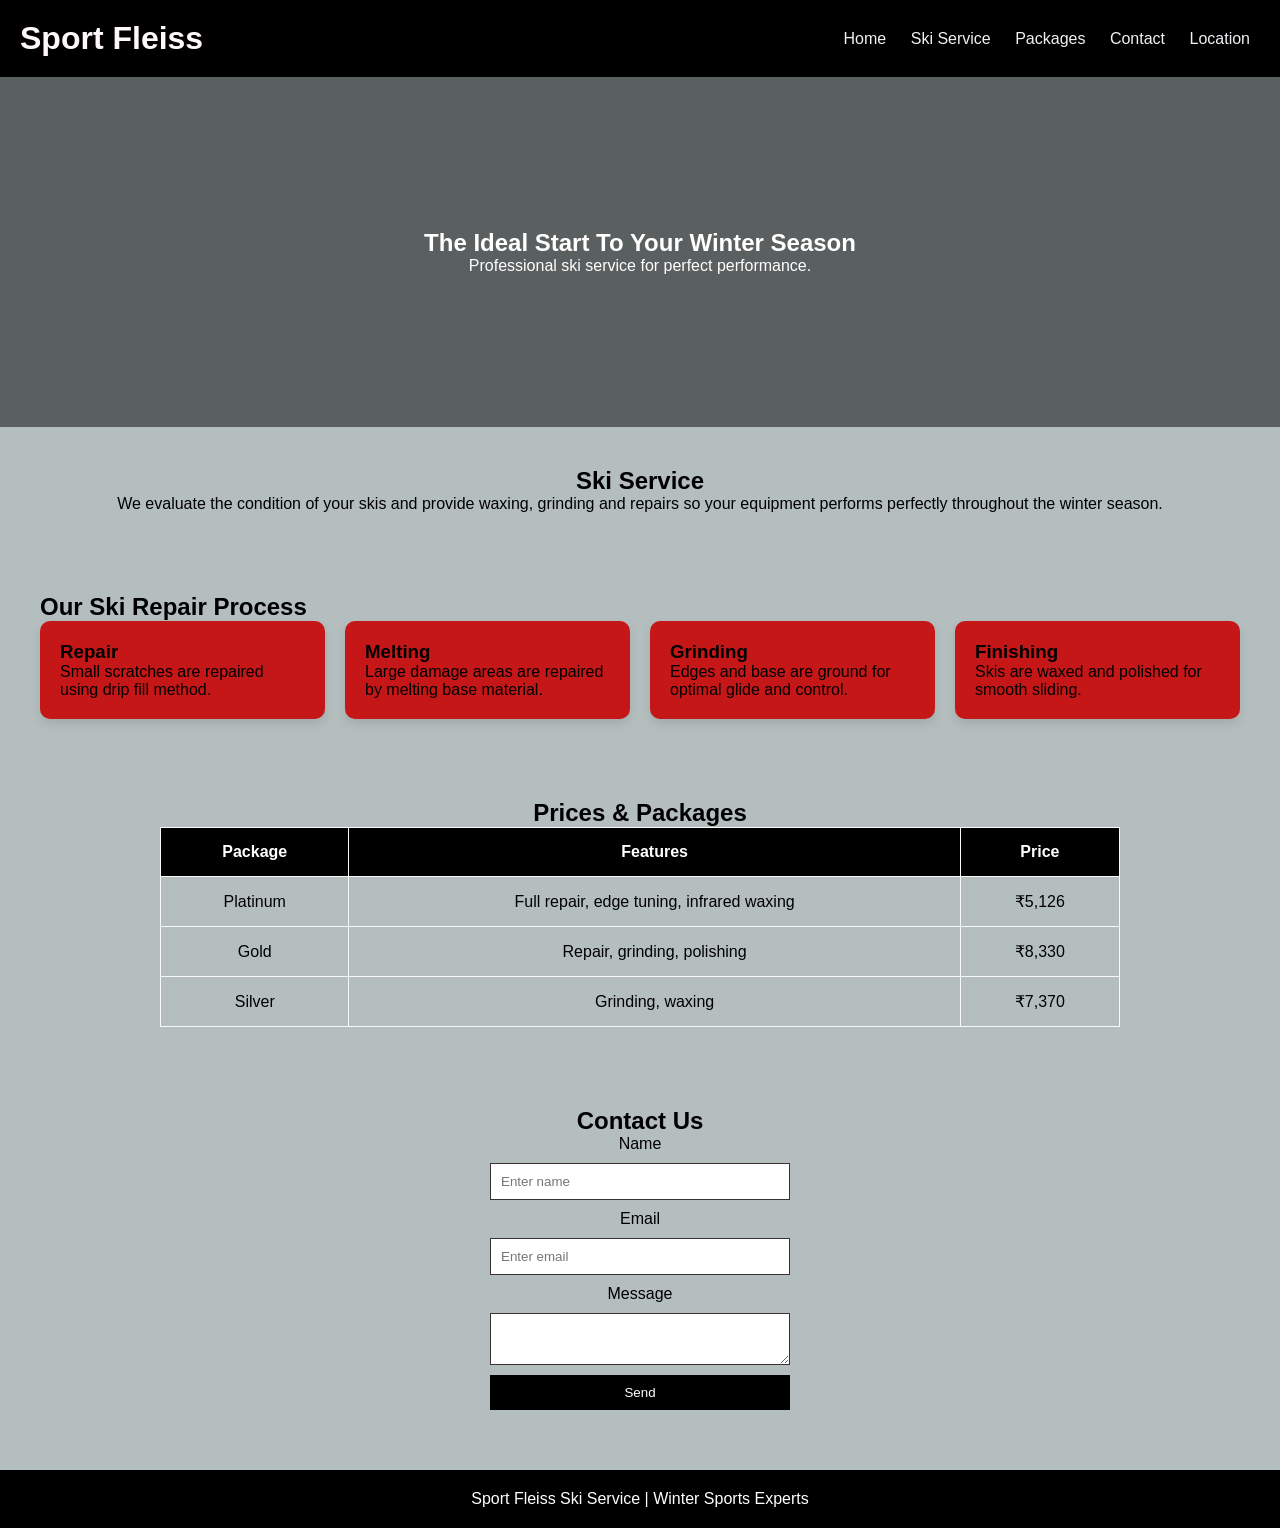
==== index.html @ 1c7925b5 "Add files via upload" ====
<!DOCTYPE html>
<html lang="en">
<head>
<meta charset="UTF-8">
<meta name="viewport" content="width=device-width, initial-scale=1.0">
<title>Ski Service</title>
<link rel="stylesheet" href="style.css">
</head>

<body>

<header>
<h1>Sport Fleiss</h1>
<nav>
<a href="#">Home</a>
<a href="#">Ski Service</a>
<a href="#">Packages</a>
<a href="#">Contact</a>
<a href="#">Location</a>
</nav>
</header>

<section class="hero">
<h2>The Ideal Start To Your Winter Season</h2>
<p>Professional ski service for perfect performance.</p>
</section>

<section class="about">
<h2>Ski Service</h2>
<p>
We evaluate the condition of your skis and provide waxing,
grinding and repairs so your equipment performs perfectly
throughout the winter season.
</p>
</section>

<section class="services">

<h2>Our Ski Repair Process</h2>

<div class="service-container">

<div class="card">
<h3>Repair</h3>
<p>Small scratches are repaired using drip fill method.</p>
</div>

<div class="card">
<h3>Melting</h3>
<p>Large damage areas are repaired by melting base material.</p>
</div>

<div class="card">
<h3>Grinding</h3>
<p>Edges and base are ground for optimal glide and control.</p>
</div>

<div class="card">
<h3>Finishing</h3>
<p>Skis are waxed and polished for smooth sliding.</p>
</div>

</div>
</section>

<section class="packages">

<h2>Prices & Packages</h2>

<table>
<tr>
<th>Package</th>
<th>Features</th>
<th>Price</th>
</tr>

<tr>
<td>Platinum</td>
<td>Full repair, edge tuning, infrared waxing</td>
<td>₹5,126</td>
</tr>

<tr>
<td>Gold</td>
<td>Repair, grinding, polishing</td>
<td>₹8,330</td>
</tr>

<tr>
<td>Silver</td>
<td>Grinding, waxing</td>
<td>₹7,370</td>
</tr>

</table>

</section>

<section class="contact">

<h2>Contact Us</h2>

<form>

<label>Name</label>
<input type="text" placeholder="Enter name">

<label>Email</label>
<input type="email" placeholder="Enter email">

<label>Message</label>
<textarea></textarea>

<button type="submit">Send</button>

</form>

</section>

<footer>

<p>Sport Fleiss Ski Service | Winter Sports Experts</p>

</footer>

</body>
</html>
---- style.css ----
*{
margin:0;
padding:0;
box-sizing:border-box;
font-family:Arial;
}

body{
background:#b5bebf;
}

header{
display:flex;
justify-content:space-between;
align-items:center;
padding:20px;
background:black;
color:rgb(255, 248, 248);
}

nav a{
color:rgb(242, 240, 245);
margin:10px;
text-decoration:none;
}

nav a:hover{
color:orange;
}

.hero{
height:350px;
display:flex;
flex-direction:column;
justify-content:center;
align-items:center;
color:white;
background:linear-gradient(rgba(0,0,0,0.5),rgba(0,0,0,0.5)),
url("https://images.unsplash.com/photo-1542272604-787c3835535d");
background-size:cover;
}

.about{
padding:40px;
text-align:center;
}

.services{
padding:40px;
}

.service-container{
display:grid;
grid-template-columns:repeat(4,1fr);
gap:20px;
}

.card{
background:rgb(197, 23, 23);
padding:20px;
border-radius:10px;
box-shadow:0 5px 10px rgba(0,0,0,0.1);
transition:0.3s;
}

.card:hover{
transform:scale(1.05);
}

.packages{
padding:40px;
text-align:center;
}

table{
width:80%;
margin:auto;
border-collapse:collapse;
}

th,td{
border:1px solid rgb(248, 248, 248);
padding:15px;
}

th{
background:black;
color:white;
}

.contact{
padding:40px;
text-align:center;
}

form{
display:flex;
flex-direction:column;
width:300px;
margin:auto;
}

input,textarea{
margin:10px 0;
padding:10px;
border:1px solid rgb(55, 51, 51);
}

button{
padding:10px;
background:black;
color:white;
border:none;
cursor:pointer;
}

button:hover{
background:orange;
}

footer{
background:black;
color:white;
text-align:center;
padding:20px;
margin-top:20px;
}
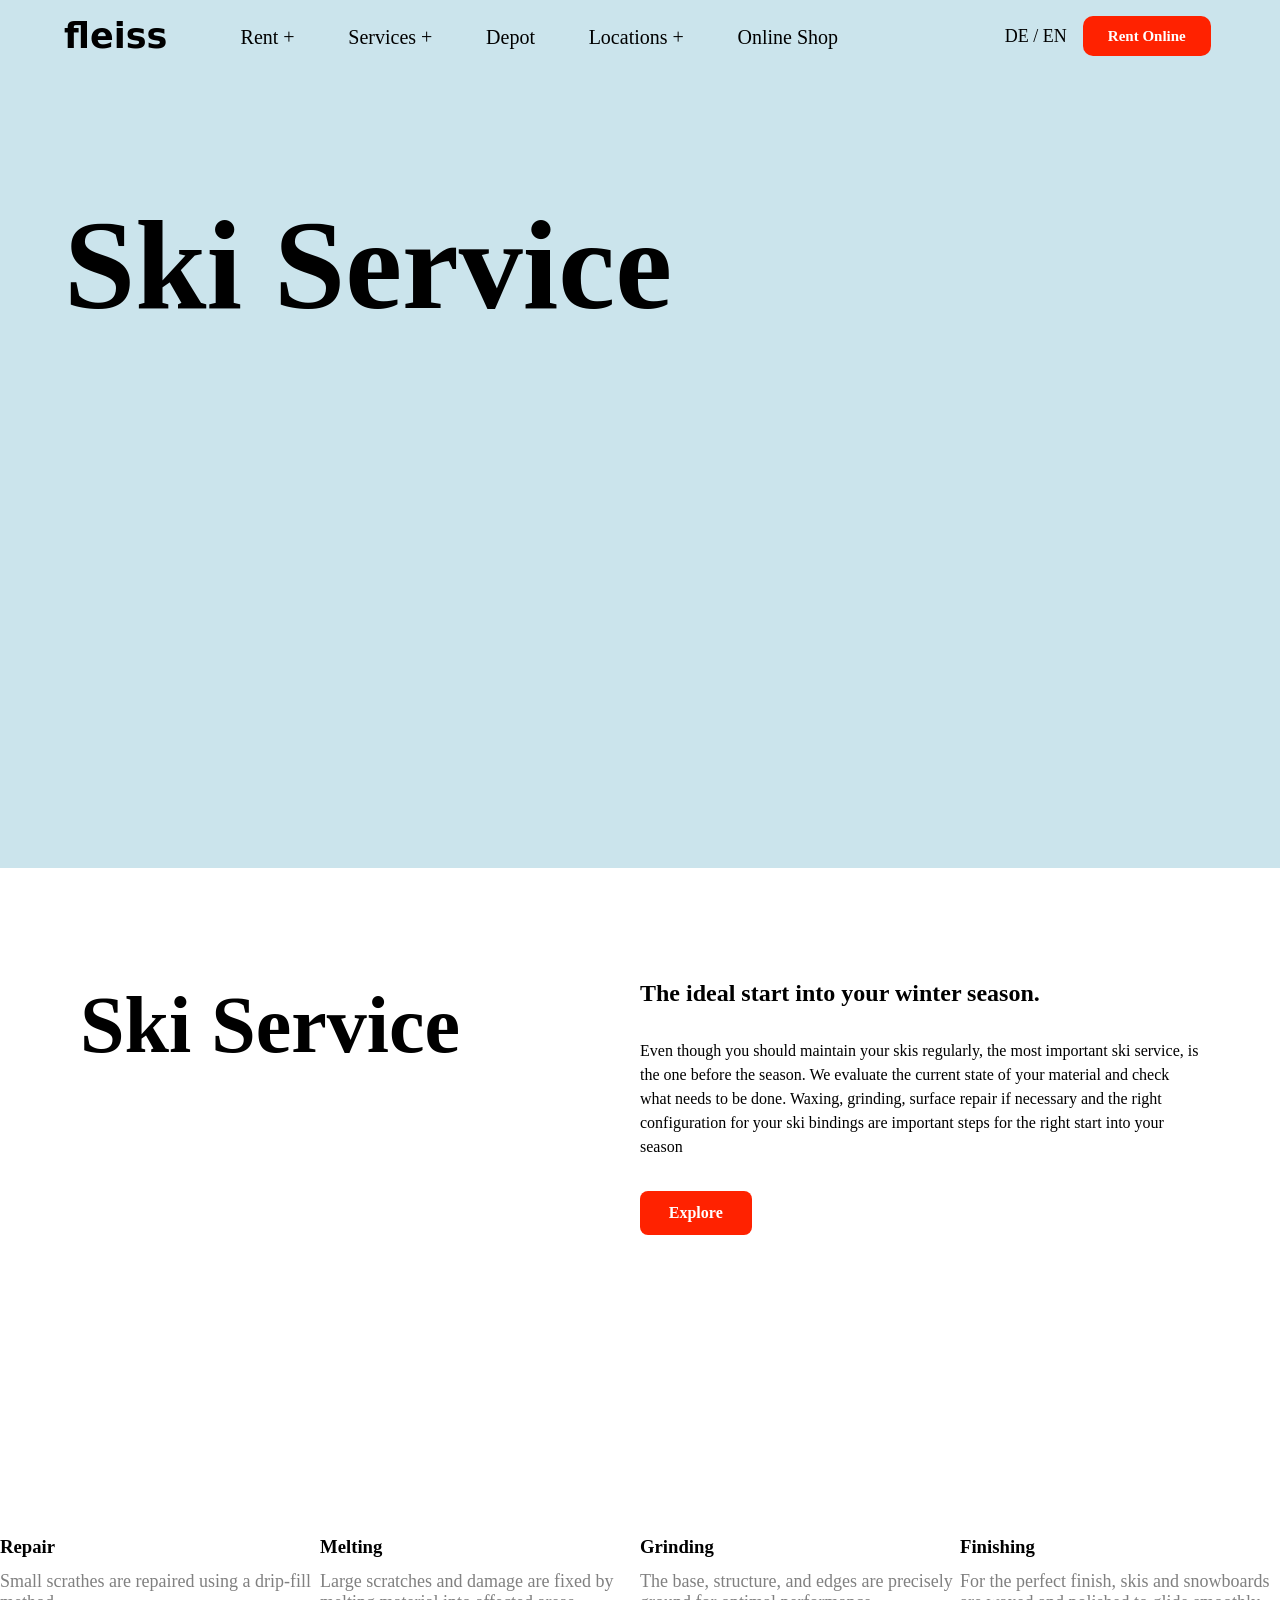
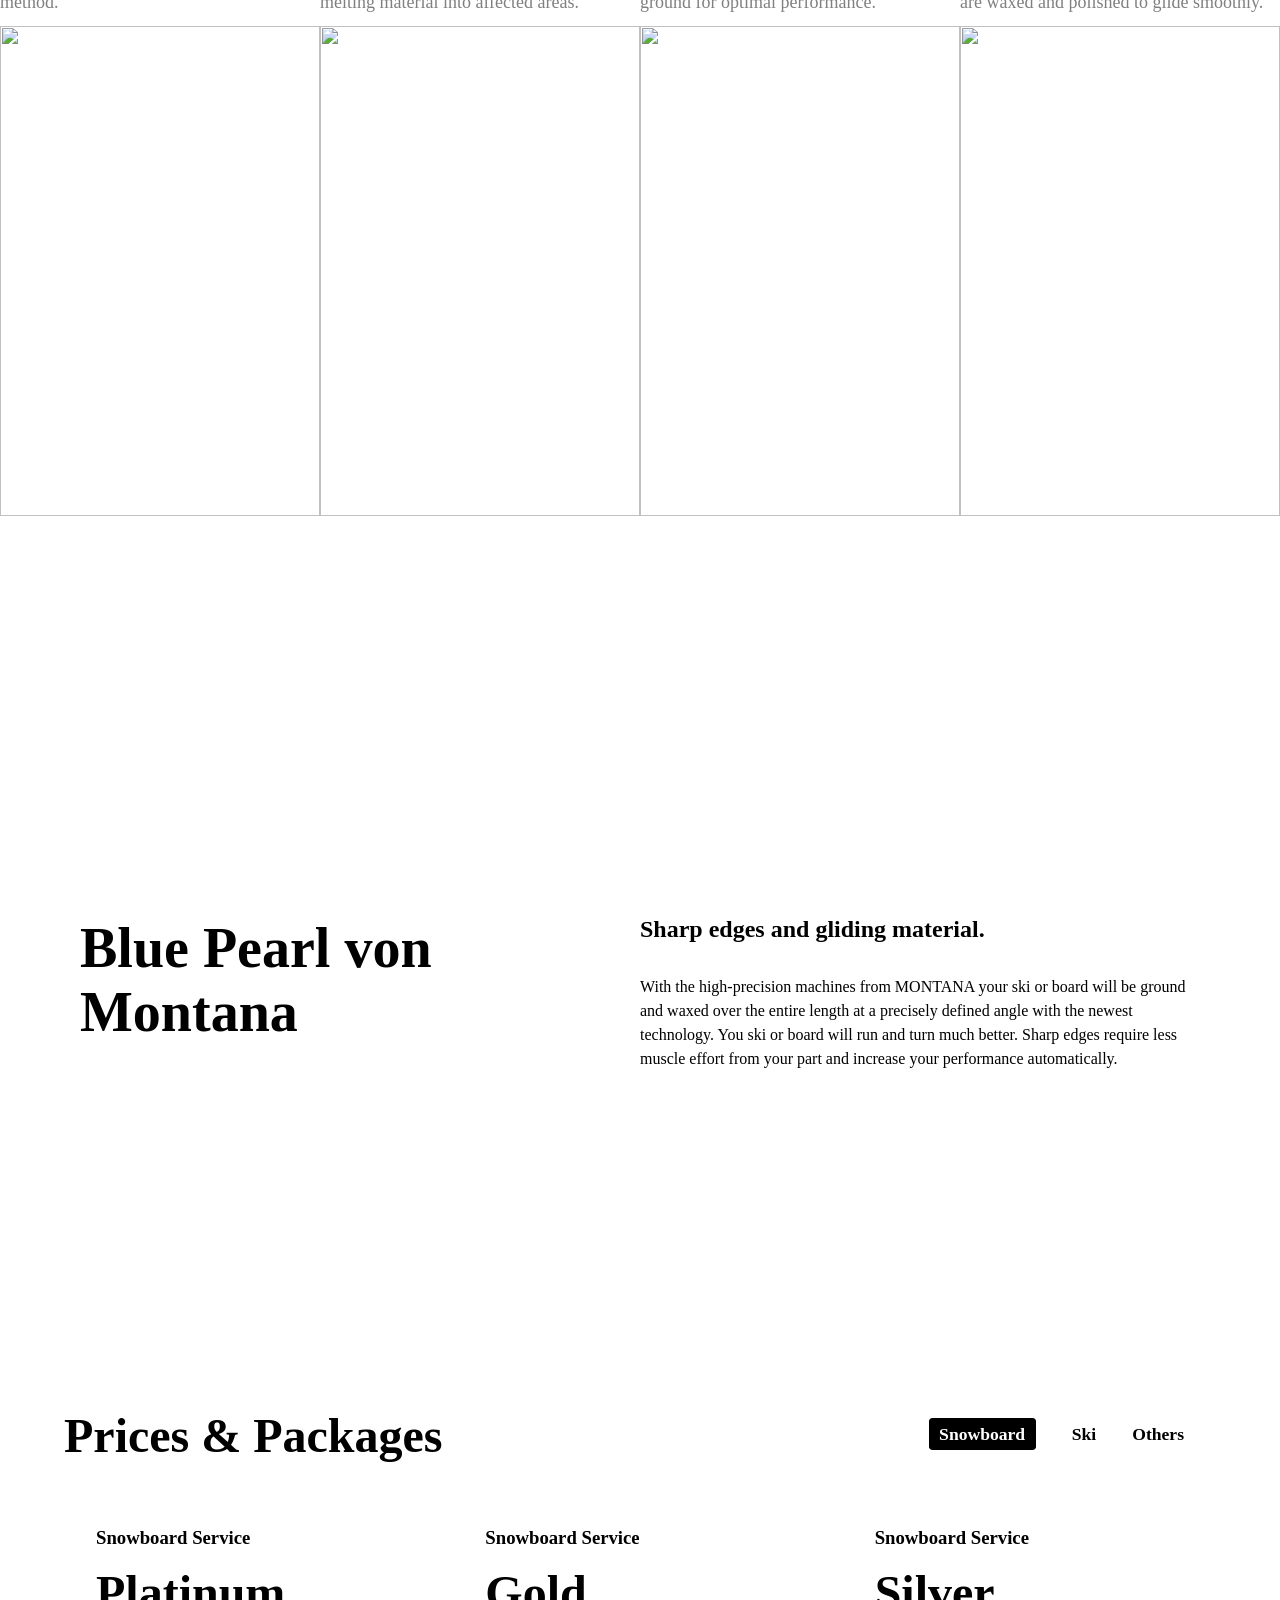
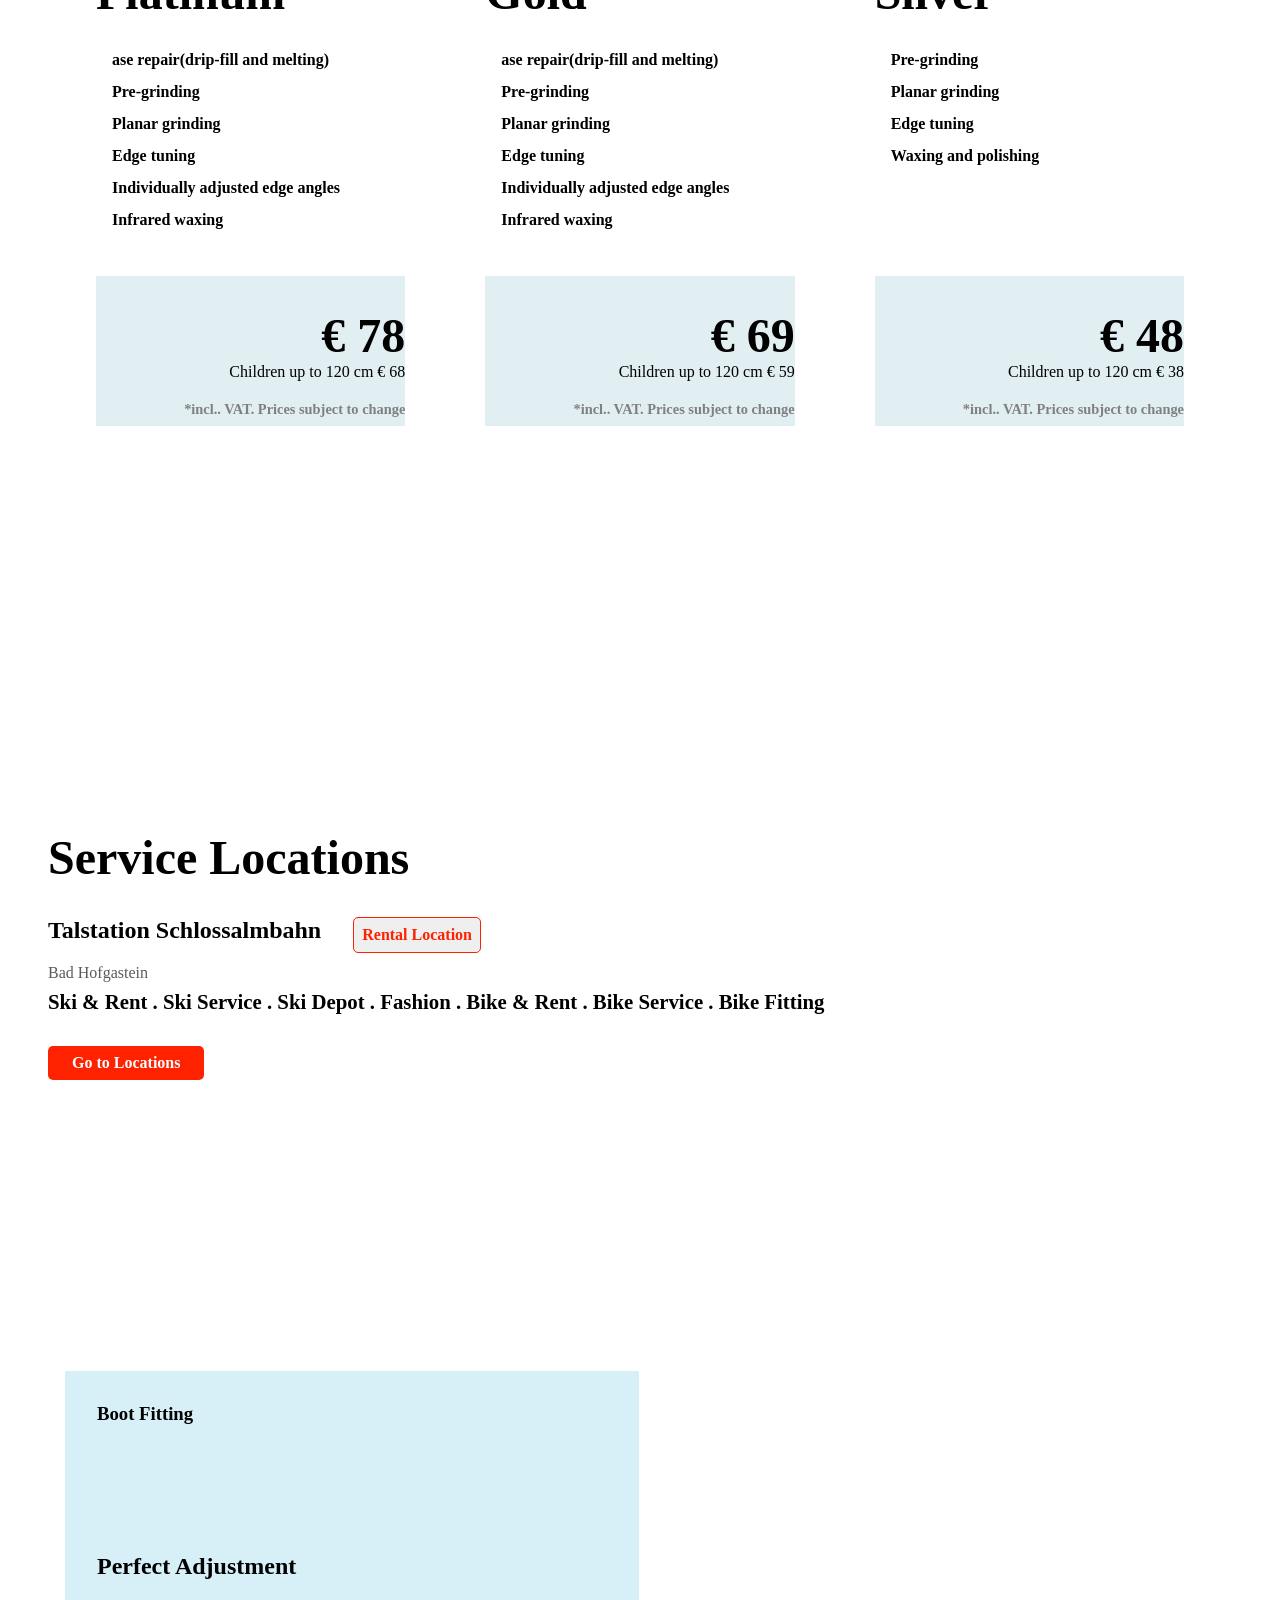
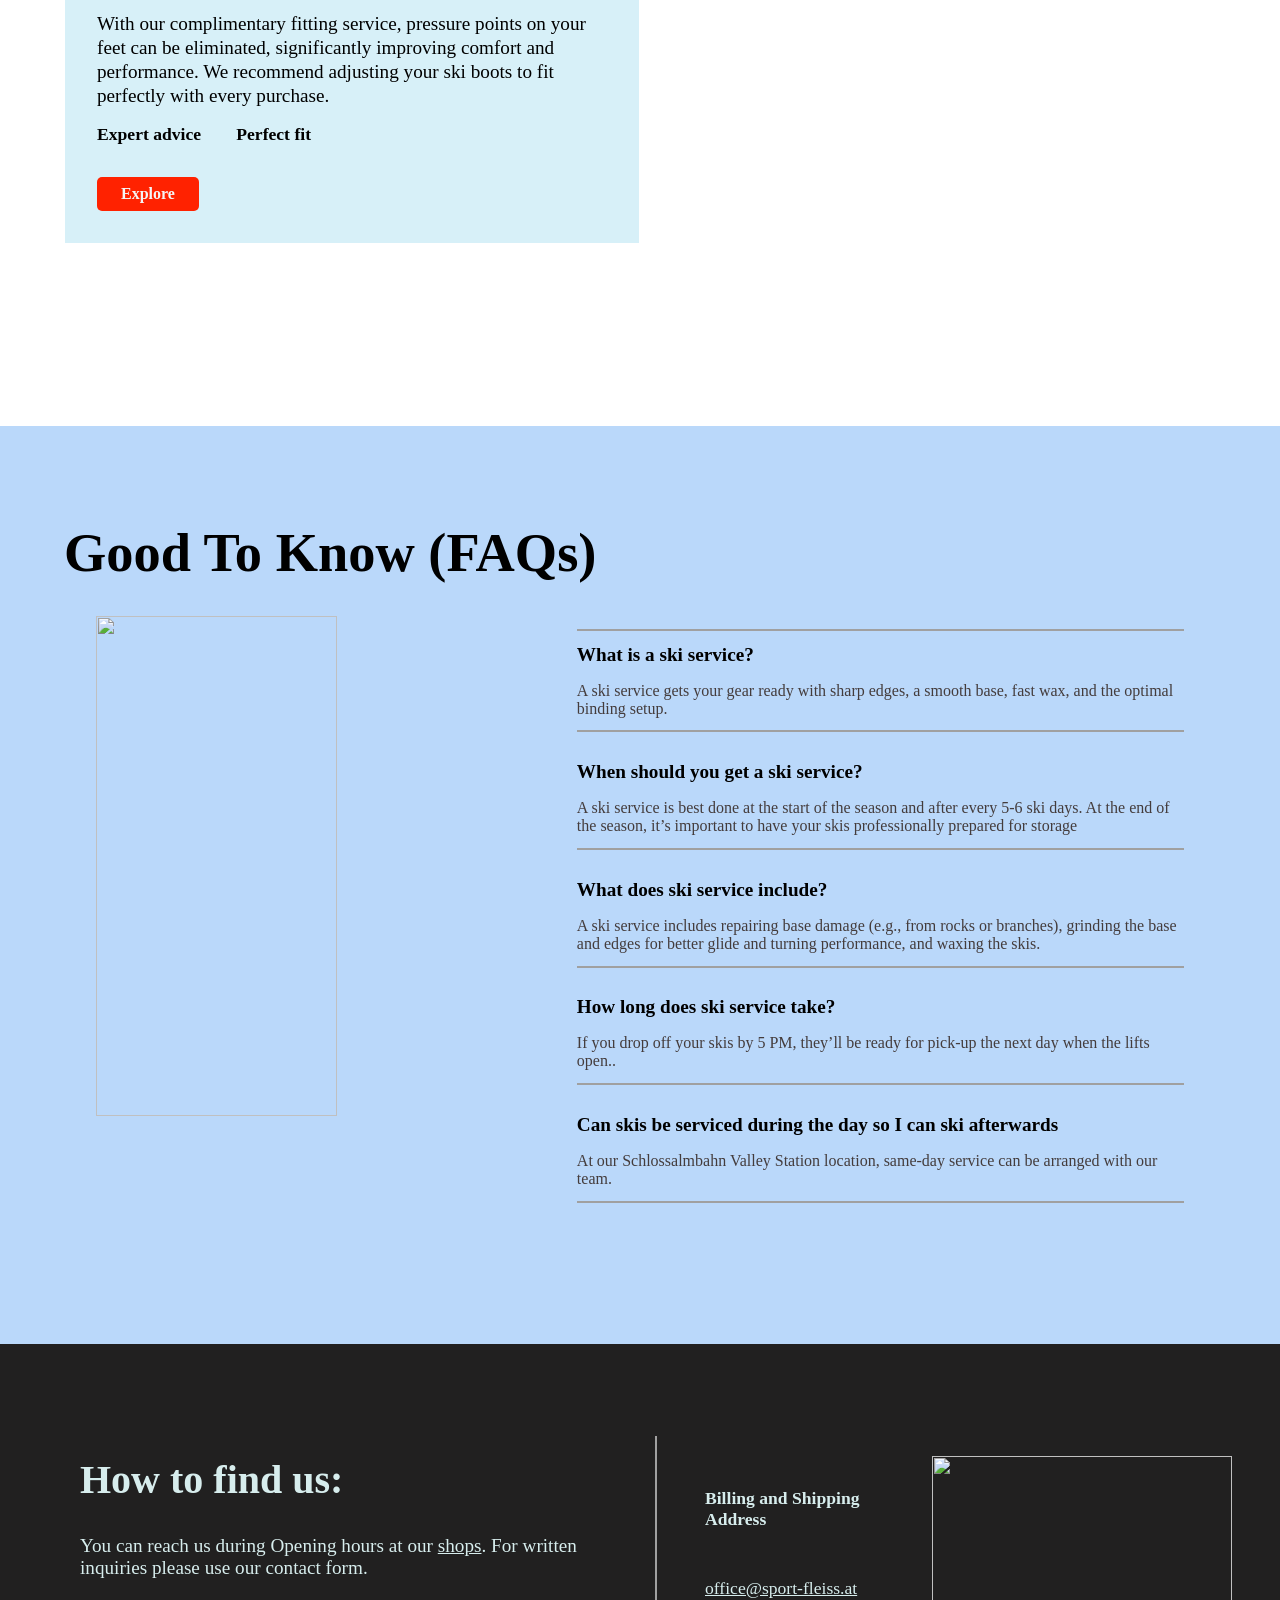
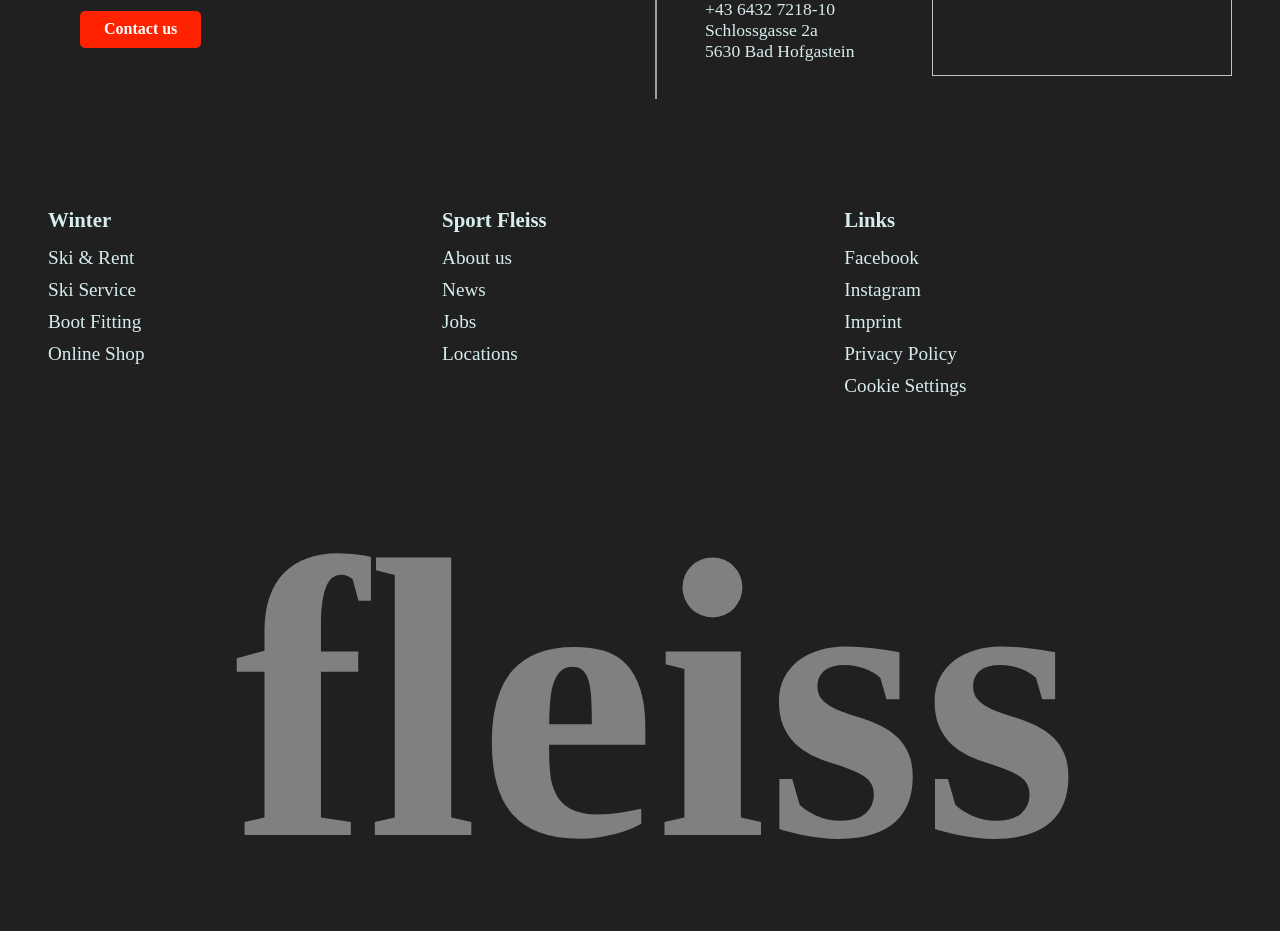
==== commit b6094fc3: "Add files via upload" ====
--- a/index.html
+++ b/index.html
@@ -1,127 +1,326 @@
 <!DOCTYPE html>
 <html lang="en">
 <head>
-<meta charset="UTF-8">
-<meta name="viewport" content="width=device-width, initial-scale=1.0">
-<title>Ski Service</title>
-<link rel="stylesheet" href="style.css">
+    <meta charset="UTF-8">
+    <meta name="viewport" content="width=device-width, initial-scale=1.0">
+    <title>Document</title>
+    <link rel="stylesheet" href="style.css">
+    <link rel="stylesheet" href="https://cdnjs.cloudflare.com/ajax/libs/font-awesome/7.0.1/css/all.min.css" integrity="sha512-2SwdPD6INVrV/lHTZbO2nodKhrnDdJK9/kg2XD1r9uGqPo1cUbujc+IYdlYdEErWNu69gVcYgdxlmVmzTWnetw==" crossorigin="anonymous" referrerpolicy="no-referrer" />
 </head>
-
 <body>
 
-<header>
-<h1>Sport Fleiss</h1>
-<nav>
-<a href="#">Home</a>
-<a href="#">Ski Service</a>
-<a href="#">Packages</a>
-<a href="#">Contact</a>
-<a href="#">Location</a>
-</nav>
-</header>
-
-<section class="hero">
-<h2>The Ideal Start To Your Winter Season</h2>
-<p>Professional ski service for perfect performance.</p>
-</section>
-
-<section class="about">
-<h2>Ski Service</h2>
-<p>
-We evaluate the condition of your skis and provide waxing,
-grinding and repairs so your equipment performs perfectly
-throughout the winter season.
-</p>
-</section>
-
-<section class="services">
-
-<h2>Our Ski Repair Process</h2>
-
-<div class="service-container">
-
-<div class="card">
-<h3>Repair</h3>
-<p>Small scratches are repaired using drip fill method.</p>
-</div>
-
-<div class="card">
-<h3>Melting</h3>
-<p>Large damage areas are repaired by melting base material.</p>
-</div>
-
-<div class="card">
-<h3>Grinding</h3>
-<p>Edges and base are ground for optimal glide and control.</p>
-</div>
-
-<div class="card">
-<h3>Finishing</h3>
-<p>Skis are waxed and polished for smooth sliding.</p>
-</div>
-
-</div>
-</section>
-
-<section class="packages">
-
-<h2>Prices & Packages</h2>
-
-<table>
-<tr>
-<th>Package</th>
-<th>Features</th>
-<th>Price</th>
-</tr>
-
-<tr>
-<td>Platinum</td>
-<td>Full repair, edge tuning, infrared waxing</td>
-<td>₹5,126</td>
-</tr>
-
-<tr>
-<td>Gold</td>
-<td>Repair, grinding, polishing</td>
-<td>₹8,330</td>
-</tr>
-
-<tr>
-<td>Silver</td>
-<td>Grinding, waxing</td>
-<td>₹7,370</td>
-</tr>
-
-</table>
-
-</section>
-
-<section class="contact">
-
-<h2>Contact Us</h2>
-
-<form>
-
-<label>Name</label>
-<input type="text" placeholder="Enter name">
-
-<label>Email</label>
-<input type="email" placeholder="Enter email">
-
-<label>Message</label>
-<textarea></textarea>
-
-<button type="submit">Send</button>
-
-</form>
-
-</section>
-
-<footer>
-
-<p>Sport Fleiss Ski Service | Winter Sports Experts</p>
-
-</footer>
-
+
+
+
+    <header class="header">
+        <div class="header-box">
+        <div class="right">
+        <a href="main.html" class="logo">fleiss</a>
+        <nav class="nav-bar">
+            <a href="Project.html">Rent +</a>
+            <a href="#services">Services +</a>
+            <a href="">Depot</a>
+            <a href="#Location">Locations +</a>
+            <a href="">Online Shop</a>
+        </nav>
+        </div>
+        <div class="btn">
+            <a href="">DE / EN</a>
+            <button>Rent Online</button>
+            <i class="fa-solid fa-list-ul"></i>
+        </div>
+        </div>
+    </header>
+
+
+
+
+
+
+    <section class="first">
+        <div class="container">
+        <div class="heading">
+            <h1> Ski Service</h1>      
+        </div>
+        <div class="image">  
+        </div>
+        </div>
+    </section>
+
+
+
+
+    <section class="second">
+        <div class="second-sec">
+            <div class="one">
+                <h1>Ski Service</h1>
+
+            </div>
+            <div class="two">
+                <h3>The ideal start into your winter season.</h3>
+                <p>Even though you should maintain your skis regularly, the most important ski service, is the one before the season. We evaluate the current state of your material and check what needs to be done. Waxing, grinding, surface repair if necessary and the right configuration for your ski bindings are important steps for the right start into your season</p>
+                <button>Explore</button>
+            </div>
+        </div>
+    </section>
+
+
+
+
+    <section class="third" id="services">
+        <div class="container-third">
+            <div class="box">
+                <h3>Repair</h3>
+                <p>Small scrathes are repaired using a drip-fill <br>method.</p>
+                <div class="img1">
+                    <img src="https://cms.sport-fleiss.at/uploads/imager/uploads/8380/240328_SportFleiss-cJennyHaimerl-LOW-142_W1440.webp">
+                </div>
+            </div>
+            <div class="box">
+                <h3>Melting</h3>
+                <p>Large scratches and damage are fixed by melting material into affected areas.</p>
+                <div class="img1">
+                    <img src="https://cms.sport-fleiss.at/uploads/imager/uploads/8384/240328_SportFleiss-cJennyHaimerl-LOW-138_W1440.webp">
+                </div>
+            </div>
+            <div class="box">
+                <h3>Grinding</h3>
+                <p>The base, structure, and edges are precisely ground for optimal performance.</p>
+                <div class="img1" >
+                    <img src="https://cms.sport-fleiss.at/uploads/imager/uploads/8386/240328_SportFleiss-cJennyHaimerl-LOW-132_W1440.webp">
+                </div>
+            </div>
+            <div class="box">
+                <h3>Finishing</h3>
+                <p>For the perfect finish, skis and snowboards are waxed and polished to glide smoothly.</p>
+                <div class="img1">
+                    <img src="https://cms.sport-fleiss.at/uploads/imager/uploads/3169/240328_SportFleiss-cJennyHaimerl-LOW-136_W1440.webp">
+                </div>
+            </div>
+        </div>
+    </section>
+
+
+
+    <section class="fourth">
+        <div class="second-sec">
+            <div class="head">
+                <h1>Blue Pearl von Montana</h1>
+
+            </div>
+            <div class="two">
+                <h3>Sharp edges and gliding material. </h3>
+                <p>With the high-precision machines from MONTANA your ski or board will be ground and waxed over the entire length at a precisely defined angle with the newest technology. You ski or board will run and turn much better. Sharp edges require less muscle effort from your part and increase your performance automatically.</p>
+            </div>
+        </div>
+
+    </section>
+
+
+
+
+    <section class="fifth">
+        <div class="fifth-sec">
+        <div class="top">
+            <h1>Prices & Packages</h1>
+            <div class="btns">
+                <a href="" id="Snowboard">Snowboard</a>
+                <a href="">Ski</a>
+                <a href="">Others</a>
+            </div>
+        </div>
+        <div class="bottom">
+            <div class="details">
+                <div>
+                    <h3>Snowboard Service</h3>
+
+                </div>
+                <div class="fifth-head" id="platinum">
+                    <h1>Platinum</h1>
+                    <p><i class="fa-solid fa-check"></i> ase repair(drip-fill and melting)</p>
+                    <p><i class="fa-solid fa-check"></i> Pre-grinding</p>
+                    <p><i class="fa-solid fa-check"></i> Planar grinding</p>
+                    <p><i class="fa-solid fa-check"></i> Edge tuning</p>
+                    <p><i class="fa-solid fa-check"></i> Individually adjusted edge angles</p>
+                    <p><i class="fa-solid fa-check"></i> Infrared waxing</p>
+                </div>
+                <div class="fifth-end">
+                    <h1>€ 78</h1>
+                    <h3>Children up to 120 cm € 68</h3>
+                    <h6>*incl.. VAT. Prices subject to change</h6>
+                </div>
+            </div>
+            <div class="details">
+                <div>
+                    <h3>Snowboard Service</h3>
+
+                </div>
+                <div class="fifth-head">
+                    <h1>Gold</h1>
+                    <p><i class="fa-solid fa-check"></i> ase repair(drip-fill and melting)</p>
+                    <p><i class="fa-solid fa-check"></i> Pre-grinding</p>
+                    <p><i class="fa-solid fa-check"></i> Planar grinding</p>
+                    <p><i class="fa-solid fa-check"></i> Edge tuning</p>
+                    <p><i class="fa-solid fa-check"></i> Individually adjusted edge angles</p>
+                    <p><i class="fa-solid fa-check"></i> Infrared waxing</p>
+                </div>
+                <div class="fifth-end">
+                    <h1>€ 69</h1>
+                    <h3>Children up to 120 cm € 59</h3>
+                    <h6>*incl.. VAT. Prices subject to change</h6>
+                </div>
+            </div>
+            <div class="details">
+                <div>
+                    <h3>Snowboard Service</h3>
+
+                </div>
+                <div class="fifth-head">
+                    <h1>Silver</h1>
+                    <p><i class="fa-solid fa-check"></i> Pre-grinding</p>
+                    <p><i class="fa-solid fa-check"></i> Planar grinding</p>
+                    <p><i class="fa-solid fa-check"></i> Edge tuning</p>
+                    <p><i class="fa-solid fa-check"></i> Waxing and polishing</p>
+                    
+                </div>
+                <div class="fifth-end">
+                    <h1>€ 48</h1>
+                    <h3>Children up to 120 cm € 38</h3>
+                    <h6>*incl.. VAT. Prices subject to change</h6>
+                </div>
+            </div>
+
+        </div>
+        </div>
+    </section>
+
+
+    <section class="sixth" id="Location">
+        <h1>Service Locations</h1>
+        <div class="sixth-top">
+            <h2>Talstation Schlossalmbahn</h2>
+            <button>Rental Location</button>
+            
+        </div>
+        <h3><i class="fa-solid fa-location-dot"></i> Bad Hofgastein</h3>
+        <h4>Ski & Rent  .  Ski Service  .  Ski Depot  .  Fashion  .  Bike & Rent  .  Bike Service  .  Bike Fitting</h4>
+        <button>Go to Locations</button>
+    </section>
+
+
+    <section class="seventh">
+        <div class="seventh-sec">
+            <div class="box-one">
+                <div class="box-top">
+                    <h3>Boot Fitting</h3>
+                </div>
+                <div class="box-bottom">
+                    <h1>Perfect Adjustment</h1>
+                    <p>With our complimentary fitting service, pressure points on your feet can be eliminated, significantly improving comfort and performance. We recommend adjusting your ski boots to fit perfectly with every purchase.</p>
+                    <h4>  <i class="fa-regular fa-calendar-check"></i> Expert advice &ensp;&ensp;&ensp; <i class="fa-regular fa-snowflake"></i> Perfect fit</h4>
+                    <button>Explore</button>
+
+                </div>
+            </div>
+        </div>
+    </section>
+
+
+    <section class="eigth">
+         <h1>Good To Know (FAQs)</h1>
+        <div class="eight-section">
+           
+            <div class="image-eightsec">
+                <img src="https://cms.sport-fleiss.at/uploads/imager/uploads/3192/240328_SportFleiss-cJennyHaimerl-LOW-58_W1440.webp">
+            </div>
+        
+            <div class="content-eightsec">
+                <div class="qs">
+                    <hr>
+                    <h4>What is a ski service?</h4>
+                    <p>A ski service gets your gear ready with sharp edges, a smooth base, fast wax, and the optimal binding setup.</p>
+                    <hr>
+                </div>
+                <div class="qs">
+                    <h4>When should you get a ski service?</h4>
+                    <p>A ski service is best done at the start of the season and after every 5-6 ski days. At the end of the season, it’s important to have your skis professionally prepared for storage</p><hr>
+                </div>
+                <div class="qs">
+                    <h4>What does ski service include?</h4>
+                    <p>A ski service includes repairing base damage (e.g., from rocks or branches), grinding the base and edges for better glide and turning performance, and waxing the skis.</p><hr>
+                </div>
+                <div class="qs">
+                    <h4>How long does ski service take?</h4>
+                    <p>If you drop off your skis by 5 PM, they’ll be ready for pick-up the next day when the lifts open..</p><hr>
+                </div>
+                <div class="qs">
+                    <h4>Can skis be serviced during the day so I can ski afterwards</h4>
+                    <p>At our Schlossalmbahn Valley Station location, same-day service can be arranged with our team.</p><hr>
+                </div>
+            </div>
+
+        
+        </div>
+    </section>
+
+
+    <footer>
+        <div class="footer-one">
+            <div class="footer-one-left">
+                <h2>How to find us:</h2>
+                <p>You can reach us during Opening hours at our <span>shops</span>. For written <br>inquiries please use our contact form.</p>
+                <button>Contact us</button>
+
+            </div>
+            <hr>
+            <div class="footer-one-right">
+                <div>
+                <h2>Billing and Shipping Address</h2>
+                <h4><span>office@sport-fleiss.at</span></h4>
+                <h4>+43 6432 7218-10</h4>
+                <h4>Schlossgasse 2a</h4>
+                <h4>5630 Bad Hofgastein</h4>
+                </div>
+                <div>
+                    <img src="https://cms.sport-fleiss.at/uploads/imager/uploads/3486/Sport_Fleiss_Parkplatz_Schlossalm_W1440.webp" alt="">
+                </div>
+                
+            </div>
+
+        </div>
+        <div class="footer-two">
+            <div class="list">
+                <h2 class="list-head">Winter</h2>
+                <h2>Ski & Rent</h2>
+                <h2>Ski Service</h2>
+                <h2>Boot Fitting</h2>
+                <h2>Online Shop</h2>
+            </div>
+            <div class="list">
+                <h2 class="list-head">Sport Fleiss</h2>
+                <h2>About us</h2>
+                <h2>News</h2>
+                <h2>Jobs</h2>
+                <h2>Locations</h2>
+            </div>
+            <div class="list">
+                <h2 class="list-head">Links</h2>
+                <h2>Facebook</h2>
+                <h2>Instagram</h2>
+                <h2>Imprint</h2>
+                <h2>Privacy Policy</h2>
+                <h2>Cookie Settings</h2>
+            </div>
+            <div></div>
+            
+
+        </div>
+        <div class="footer-three">
+            <h1>fleiss</h1>
+
+        </div>
+
+    </footer>
+    
 </body>
 </html>
--- a/style.css
+++ b/style.css
@@ -1,127 +1,593 @@
 *{
-margin:0;
-padding:0;
-box-sizing:border-box;
-font-family:Arial;
-}
-
-body{
-background:#b5bebf;
-}
-
-header{
-display:flex;
-justify-content:space-between;
-align-items:center;
-padding:20px;
-background:black;
-color:rgb(255, 248, 248);
-}
-
-nav a{
-color:rgb(242, 240, 245);
-margin:10px;
-text-decoration:none;
-}
-
-nav a:hover{
-color:orange;
-}
-
-.hero{
-height:350px;
-display:flex;
-flex-direction:column;
-justify-content:center;
-align-items:center;
-color:white;
-background:linear-gradient(rgba(0,0,0,0.5),rgba(0,0,0,0.5)),
-url("https://images.unsplash.com/photo-1542272604-787c3835535d");
-background-size:cover;
-}
-
-.about{
-padding:40px;
-text-align:center;
-}
-
-.services{
-padding:40px;
-}
-
-.service-container{
-display:grid;
-grid-template-columns:repeat(4,1fr);
-gap:20px;
-}
-
-.card{
-background:rgb(197, 23, 23);
-padding:20px;
-border-radius:10px;
-box-shadow:0 5px 10px rgba(0,0,0,0.1);
-transition:0.3s;
-}
-
-.card:hover{
-transform:scale(1.05);
-}
-
-.packages{
-padding:40px;
-text-align:center;
-}
-
-table{
-width:80%;
-margin:auto;
-border-collapse:collapse;
-}
-
-th,td{
-border:1px solid rgb(248, 248, 248);
-padding:15px;
-}
-
-th{
-background:black;
-color:white;
-}
-
-.contact{
-padding:40px;
-text-align:center;
-}
-
-form{
-display:flex;
-flex-direction:column;
-width:300px;
-margin:auto;
-}
-
-input,textarea{
-margin:10px 0;
-padding:10px;
-border:1px solid rgb(55, 51, 51);
-}
-
-button{
-padding:10px;
-background:black;
-color:white;
-border:none;
-cursor:pointer;
-}
-
-button:hover{
-background:orange;
+    margin: 0;
+    padding: 0;
+    box-sizing: border-box;
+    text-decoration: none;
+    font-family:serif;
+    
+}
+:root{
+    --bg-color:rgb(203, 228, 236);
+    --btn-color:rgb(255, 34, 0);
+}
+
+/* nav section*/
+
+.header-box{
+    width:100%;
+    padding:1rem 2rem;
+    display: flex;
+    justify-content:space-between;
+    background-color: var(--bg-color);
+    position: fixed;
+    z-index: 1000;
+}
+.right{
+    display: flex;
+    gap:6rem;
+}
+
+.logo{
+    font-size:35px;
+    font-weight:900;
+    font-family: ui-sans-serif,system-ui,sans-serif,"Apple Color Emoji","Segoe UI Emoji",Segoe UI Symbol,"Noto Color Emoji";
+    color: black;
+    width:10%;
+    margin-left:2rem;
+}
+.nav-bar{
+    display: flex;
+    justify-content: space-between;
+    gap:3rem;
+    width:90%;
+}
+
+.nav-bar a{
+    color: black;
+    font-size:20px;
+    margin-top: 10px;
+}
+.nav-bar a:hover{
+    color: rgb(6, 6, 90);
+}
+
+.btn{
+    display: flex;
+    width:20%;
+    gap:1rem;
+    /* justify-content: space-between; */
+}
+.btn button{
+    padding:1px 25px 1px 25px;
+    font-size:15px;
+    border-radius: 10px;
+    border:none;
+    background-color:var(--btn-color);
+    color: white;
+    font-weight:600;
+    
+}
+.btn i{
+    margin-top: 10px;
+    color:var(--btn-color);
+    font-size:1.5rem;
+}
+.btn a{
+    color:black;
+    margin-top: 10px;
+    font-size:18px;
+}
+
+
+/* First section*/
+
+.first{
+    min-height:100vh;
+}
+.container{
+    padding-top:12rem;
+    background-color:var(--bg-color) ;
+
+
+}
+@font-face {
+    font-family: 'Incised';
+    src: url('incised-901-cufonfonts/Incised 901 Compact.ttf') format('truetype');
+}
+.heading h1{
+    font-size:8rem;
+    padding-left:4rem;
+    padding-bottom:1.8rem;
+    font-family: Incised, serif ;
+}
+.image {
+    height:500px;
+    width:100%;
+    background: url("https://cms.sport-fleiss.at/uploads/imager/uploads/3160/240328_SportFleiss-cJennyHaimerl-LOW-135_W1920.webp");
+    background-size:cover;
+    background-repeat:no-repeat;
+}
+
+
+
+/* second - section*/
+
+
+.second-sec{
+    min-height: 60vh;
+    display: flex;
+    padding:5rem;
+}
+.one{
+    width:50%;
+}
+.one h1{
+    font-size:5rem;
+    font-weight: 800;
+    font-family: incised;
+}
+.two{
+    width:50%;
+    font-family:'Times New Roman', Times, serif;
+}
+.two h3{
+    font-size: 1.5rem;
+    margin-bottom: 2rem;;
+}
+.two p{
+    font-size:1rem;
+    margin-bottom: 2rem;
+    line-height:1.5rem;
+
+}
+.two button{
+    background-color: var(--btn-color);
+    padding: 0.8rem 1.8rem;
+    border-radius:8px;
+    border: none;
+    color: white;
+    font-size: 1rem;
+    font-weight: 600;
+}
+.two button:hover{
+    background-color: orangered;
+}
+
+
+
+/* section -3*/
+
+
+.third{
+    min-height:100vh;
+}
+
+.container-third{
+    display:flex;
+    margin-top:6rem;
+    cursor: pointer;
+}
+
+.box{
+    display:flex;
+    flex-direction:column;
+    gap:0.8rem;
+    width:25%;
+}
+
+.box p{
+    font-size:18px;
+    color:grey;
+}
+
+.img1{
+    position:relative;
+    overflow:hidden;
+    height:490px;
+    
+}
+
+.img1 img{
+    width:100%;
+    height:100%;
+    object-fit:cover;
+    display:block;
+    transition: 1s ease-in;
+}
+
+
+.container-third:hover .img1 img{
+    filter:brightness(40%);
+}
+
+
+.container-third .box:hover img{
+    filter:brightness(100%);
+    transform:scale(1.08);
+}
+
+
+/* fourth section*/
+.head{
+    width:50%;
+}
+.head h1{
+    font-size:3.5rem;
+    font-weight: 800;
+    font-family: incised;
+}
+
+
+/* fifth section*/
+.fifth{
+    min-height: 110vh;
+
+
+}
+
+.fifth-sec{
+    background-image: url(https://cms.sport-fleiss.at/uploads/240328_SportFleiss-cJennyHaimerl-LOW-26.jpg?v=1738350099&quot); 
+    object-fit:cover;
+    padding: 2rem 4rem;
+    background-size: cover;
+    height:110vh;
+
+}
+.fifth-sec .top{
+    display: flex;
+    justify-content: space-between;
+    margin-bottom: 2rem;
+}
+.fifth-sec .top h1{
+    font-family: incised;
+    font-size: 3rem;
+}
+.fifth-sec .top .btns{
+    text-align: center;
+    background-color:white ;
+    padding: 1rem 1rem;
+    border-radius:5px;
+    height:45px;
+}
+.btns a{
+    color:black;
+    font-size:1.1rem;
+    font-weight:900;
+    margin-right:1rem;
+    margin-left:1rem;
+   
+}
+
+#Snowboard{
+     border: 1px solid black;
+     padding: 0.3rem 0.6rem;
+     border-radius: 4px;
+     background-color: black;
+     color: white;
+}
+/* .btns a:hover{
+     border: 1px solid black;
+     padding: 0.3rem 0.6rem;
+     border-radius: 4px;
+     background-color: black;
+     color: white;
+
+} */
+.fifth-sec .bottom{
+    display: flex;
+    gap:1rem;
+   
+
+}
+.fifth-sec .bottom .details{
+    display: flex;
+    flex-direction: column;
+    gap:1rem;
+    padding: 2rem;
+    width:33%;
+    background-color: white;
+    transition: 0.6s ease-in-out;
+}
+.fifth-sec .bottom .details:hover{
+    transform: translateY(20px)
+}
+.details:hover .fifth-end{
+    background-color: rgb(233, 222, 222);
+}
+
+
+
+.details .fifth-head{
+    height:60%;
+}
+.details .fifth-head h1{
+    font-size:3rem;
+    font-weight:900;
+    margin-bottom: 1.5rem;
+    font-family: incised;
+
+}
+.details .fifth-head p{
+    font-size: 1rem;
+    line-height:2rem;
+    font-weight:600;
+}
+.details .fifth-head i{
+    color: var(--btn-color);
+    margin-right: 1rem;
+}
+.details .fifth-end{
+    height:30%;
+    margin-top: 1rem;
+    background-color: rgb(225, 238, 242);
+    padding-top: 2rem;
+    padding-bottom: 1rem;
+    display: flex;
+    flex-direction: column;
+    align-items: flex-end;
+}
+.fifth-end h1{
+    font-family: incised;
+    font-size: 3rem;
+}
+.fifth-end h3{
+    font-size: 1rem;
+    font-weight: 200;
+    margin-bottom: 20px;
+}
+.fifth-end h6{
+    color:grey;
+    font-size: 0.9rem;
+}
+
+
+/* sixth*/
+.sixth{
+    min-height: 60vh;
+    padding: 4rem 3rem;
+}
+.sixth h1{
+    font-family: incised;
+    font-size: 3rem;
+    margin-bottom: 2rem;
+}
+.sixth-top{
+    display: flex;
+    gap:2rem;
+    margin-bottom: 0.7rem;
+}
+.sixth-top button{
+    padding:0.5rem;
+    font-size: 1rem;
+    border-radius: 5px;
+    border:0.5px solid var(--btn-color);
+    color: var(--btn-color);
+    font-weight: 600;
+}
+.sixth-top h2{
+    font-weight: 550;
+}
+
+.sixth h3{
+    color: rgb(94, 90, 90);
+    font-weight: 300;
+    font-size: 1rem;
+    margin-bottom: 0.5rem;
+}
+.sixth h4{
+    font-size: 1.3rem;
+    margin-bottom: 2rem;
+}
+.sixth>button{
+    padding:0.5rem 1.5rem;
+    font-size: 1rem;
+    font-weight: 600;
+    background-color: var(--btn-color);
+    border:none;
+    border-radius: 5px;
+    color:white;
+}
+
+
+
+/*seventh -sec*/
+
+.seventh{
+    min-height:80vh;
+     background-image: url(https://cms.sport-fleiss.at/uploads/imager/uploads/3188/240328_SportFleiss-cJennyHaimerl-LOW-114_2025-01-21-095539_anrm_W1440.webp);
+     background-repeat: no-repeat;
+     background-size: cover;
+     padding: 4rem;
+}
+
+
+.seventh-sec{
+    border: 1px solid white;
+    padding:2rem;
+    background-color: rgb(215, 240, 248);
+    width:50%;
+    height:90%;
+    display: flex;
+    gap:6rem;
+    
+}
+.seventh-sec .box-top{
+    margin-bottom: 8rem;
+
+    
+}
+.seventh-sec .box-bottom h1{
+    font-family: incised;
+    margin-bottom: 2rem;
+}
+.seventh-sec .box-bottom p{
+    margin-bottom: 1rem;
+    line-height:1.5rem;
+    font-size: 1.2rem;
+}
+.seventh-sec .box-bottom h4{
+    font-size: 1.1rem;
+    margin-bottom: 2rem;
+}
+.seventh-sec .box-bottom i{
+   font-size: 0.8rem;
+}
+.seventh-sec .box-bottom button{
+    padding:0.5rem 1.5rem;
+    font-size: 1rem;
+    font-weight: 600;
+    background-color: var(--btn-color);
+    border: none;
+    border-radius: 5px;
+    color: whitesmoke;
+
+}
+.seventh-sec .box-bottom button:hover{
+    background-color: orangered;
+}
+
+
+/* eigth*/
+.eigth{
+    min-height:60vh;
+    background-color: rgb(186, 216, 250);
+    padding: 6rem 4rem;
+   
+}
+.eigth h1{
+    font-size:3.4rem;
+    font-family: incised;
+}
+.eight-section{
+    display: flex;
+    gap: 15rem;
+    padding:2rem;
+   
+    
+}
+
+.image-eightsec{
+    position: relative;
+    overflow: hidden;
+    height:500px;
+    width:40%;
+
+}
+.image-eightsec img{
+    width:100%;
+    height:100%;
+    object-fit: cover;
+}
+.content-eightsec{
+    display: flex;
+    flex-direction: column;
+    gap:1rem;
+}
+hr{
+    margin-bottom: 0.8rem;
+    margin-top: 0.8rem;
+    border: 0.2px solid rgb(160, 160, 160);
+} 
+.qs h4{
+    font-size:1.2rem;
+    margin-bottom: 1rem;
+}
+.qs p{
+    font-size: 1rem;
+    color: rgb(68, 60, 60);
 }
 
 footer{
-background:black;
-color:white;
-text-align:center;
-padding:20px;
-margin-top:20px;
-}+    min-height: 100vh;
+    padding: 5rem 1rem 0rem 3rem;
+    color: rgb(215, 237, 237);
+    background-color: rgb(33, 32, 32);
+    
+}
+.footer-one{
+    display:flex;
+    gap:1rem;
+    margin-bottom:6rem;
+}
+.footer-one-left{
+    width:50%;
+    padding:2rem;
+}
+.footer-one-left h2{
+    font-family: incised;
+    font-size: 2.5rem;
+    margin-bottom: 2rem;
+
+}
+.footer-one-left p{
+    font-size: 1.2rem;
+    margin-bottom: 2rem;
+
+}
+.footer-one-left span{
+    text-decoration: underline;
+}
+.footer-one-left button{
+    padding:0.6rem 1.5rem;
+    color: white;
+    background-color: var(--btn-color);
+    border: none;
+    border-radius: 5px;
+    font-size: 1rem;
+    font-weight: 600;
+}
+
+.footer-one-right{
+    width:50%;
+    padding:2rem;
+    display: flex;
+    gap:1rem;
+}
+.footer-one-right span{
+    text-decoration: underline;
+}
+.footer-one-right h2{
+    font-family: incised;
+    font-size:1.1rem;
+    margin-top: 2rem;
+    margin-bottom:3rem;
+}
+.footer-one-right h4{
+    font-size: 1.1rem;
+    font-weight: 400;
+}
+.footer-one-right img{
+    height:220px;
+    width:300px;
+    
+}
+.footer-two{
+    display: flex;
+    justify-content: space-between;
+    margin-bottom:4rem;
+}
+.footer-two .list .list-head{
+    font-family: incised;
+    font-size: 1.3rem;
+    margin-bottom:15px;
+    font-weight: 600;
+}
+.footer-two .list h2{
+    font-weight: 400;
+    font-size:1.2rem;
+    margin-bottom: 10px;
+    
+}
+
+.footer-three h1{
+    font-family: incised;
+    font-size: 25rem;
+    text-align: center;
+    color:grey;
+
+}
+
+
+
+
+
